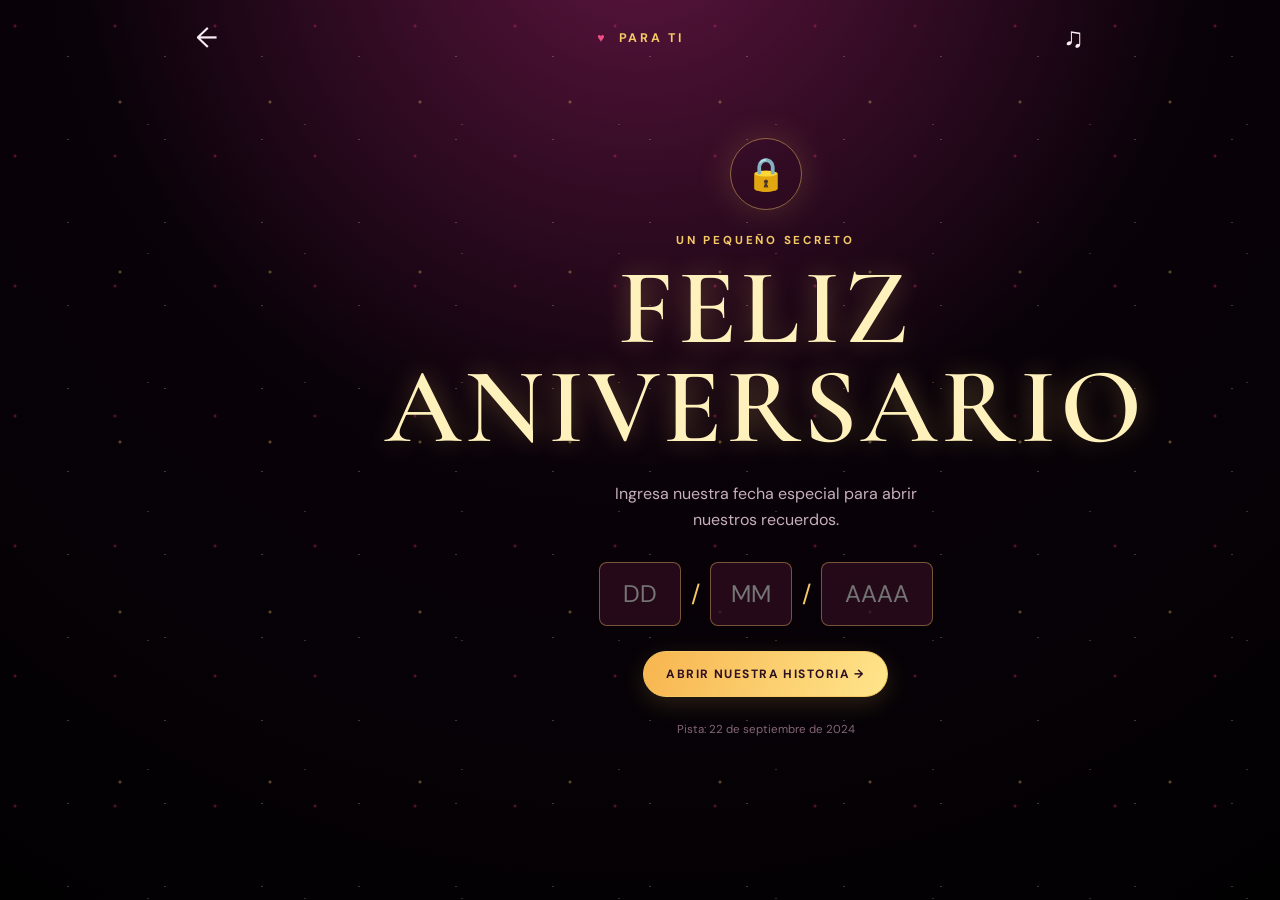
==== index.html @ 91811253 "Add files via upload" ====
<!doctype html>
<html lang="es">
<head>
  <meta charset="UTF-8">
  <meta name="viewport" content="width=device-width, initial-scale=1.0">
  <meta name="theme-color" content="#090209">
  <title>Nuestro tiempo juntos</title>
  <link href="https://cdn.jsdelivr.net/npm/bootstrap@5.3.3/dist/css/bootstrap.min.css" rel="stylesheet">
  <link rel="preconnect" href="https://fonts.googleapis.com">
  <link rel="preconnect" href="https://fonts.gstatic.com" crossorigin>
  <link href="https://fonts.googleapis.com/css2?family=Cormorant+Garamond:wght@500;600;700&family=DM+Sans:wght@400;500;700&display=swap" rel="stylesheet">
  <link rel="stylesheet" href="style.css">
</head>
<body>
  <div class="stars" aria-hidden="true"></div>
  <main class="app-shell">
    <header class="topbar">
      <button class="icon-button" id="backButton" type="button" aria-label="Volver">&#8592;</button>
      <div class="brand"><span class="brand-heart">&#9829;</span> PARA TI</div>
      <button class="icon-button" id="musicButton" type="button" aria-label="Activar musica">&#9835;</button>
    </header>

    <section class="screen unlock-screen is-active" id="unlockScreen" aria-labelledby="unlockTitle">
      <div class="lock-mark" aria-hidden="true">&#128274;</div>
      <p class="eyebrow">Un pequeño secreto</p>
      <h1 id="unlockTitle">Feliz aniversario</h1>
      <p class="screen-copy">Ingresa nuestra fecha especial para abrir nuestros recuerdos.</p>
      <div class="date-inputs" aria-label="Fecha de aniversario">
        <input id="dayInput" inputmode="numeric" maxlength="2" placeholder="DD" aria-label="Dia">
        <span>/</span>
        <input id="monthInput" inputmode="numeric" maxlength="2" placeholder="MM" aria-label="Mes">
        <span>/</span>
        <input id="yearInput" inputmode="numeric" maxlength="4" placeholder="AAAA" aria-label="Año">
      </div>
      <button class="gold-button" id="unlockButton" type="button">Abrir nuestra historia <span>&#8594;</span></button>
      <p class="hint">Pista: 22 de septiembre de 2024</p>
      <p class="error-message" id="errorMessage" role="alert"></p>
    </section>

    <section class="screen home-screen" id="homeScreen" aria-labelledby="homeTitle">
      <p class="eyebrow">Desde que dijimos sí</p>
      <h2 id="homeTitle">Nuestro tiempo juntos</h2>
      <p class="date-label">Cada segundo contigo cuenta.</p>
      <div class="counter-grid" id="counterGrid">
        <div class="counter"><strong id="years">0</strong><span>AÑOS</span></div>
        <div class="counter"><strong id="months">0</strong><span>MESES</span></div>
        <div class="counter"><strong id="days">0</strong><span>DÍAS</span></div>
        <div class="counter"><strong id="hours">0</strong><span>HORAS</span></div>
        <div class="counter"><strong id="minutes">0</strong><span>MIN</span></div>
        <div class="counter"><strong id="seconds">0</strong><span>SEG</span></div>
      </div>
      <div class="home-actions">
        <button class="outline-button" id="memoriesButton" type="button">Ver recuerdos</button>
        <button class="gold-button" id="letterButton" type="button">Leer carta <span>&#9829;</span></button>
      </div>
      <div class="floating-hearts" aria-hidden="true"><span>&#9829;</span><span>&#9829;</span><span>&#9829;</span></div>
    </section>

    <section class="screen memories-screen" id="memoriesScreen" aria-labelledby="memoriesTitle">
      <p class="eyebrow">Pequeños instantes</p>
      <h2 id="memoriesTitle">Recuerdos</h2>
      <div class="memory-book">
        <article class="memory-card memory-one"><span class="memory-icon">&#9829;</span><p>El comienzo de nuestra historia</p></article>
        <article class="memory-card memory-two"><span class="memory-icon">&#10024;</span><p>Las risas que guardo para siempre</p></article>
        <article class="memory-card memory-three"><span class="memory-icon">&#127775;</span><p>Cada aventura a tu lado</p></article>
      </div>
      <button class="outline-button" data-back type="button">Volver al contador</button>
    </section>

    <section class="screen letter-screen" id="letterScreen" aria-labelledby="letterTitle">
      <p class="eyebrow">Para el amor de mi vida</p>
      <h2 id="letterTitle">Una carta para ti</h2>
      <article class="letter-paper">
        <p>Amor de mi vida,</p>
        <p>Gracias por haber llegado a mi vida y darle felicidad. Eres mi personita favorita, gracias por todo.</p>
        <p>Quiero que sepas que volvería a elegirte en cada vida y en cada versión de nuestra historia. Eres mi todo.</p>
        <p class="signature">Con todo mi amor,<br><strong>Siempre nosotros</strong> <span>&#9829;</span></p>
      </article>
      <button class="outline-button" data-back type="button">Volver</button>
    </section>
  </main>
  <div class="toast" id="toast" role="status"></div>
  <script src="script.js"></script>
</body>
</html>
---- style.css ----
:root {
  --ink: #f8edf2;
  --muted: #c7aebc;
  --night: #090209;
  --wine: #250b1a;
  --pink: #f34e87;
  --gold: #f5c966;
  --line: rgba(246, 201, 102, .48);
}

* { box-sizing: border-box; }

body {
  margin: 0;
  min-height: 100vh;
  overflow-x: hidden;
  color: var(--ink);
  background: radial-gradient(circle at 50% -10%, #5d153f 0, var(--night) 48%, #020102 100%);
  font-family: "DM Sans", sans-serif;
}

body::before {
  content: "";
  position: fixed;
  inset: 0;
  pointer-events: none;
  opacity: .34;
  background: radial-gradient(circle at 15% 20%, #e62c77 0 1px, transparent 2px), radial-gradient(circle at 80% 60%, #f5c966 0 1px, transparent 2px);
  background-size: 100px 130px, 150px 170px;
}

.stars { position: fixed; inset: 0; pointer-events: none; background-image: radial-gradient(#fff 1px, transparent 1px), radial-gradient(#f5c966 1px, transparent 1px); background-size: 97px 83px, 157px 129px; background-position: 20px 15px, 70px 60px; opacity: .22; }
.app-shell { position: relative; width: min(100%, 960px); min-height: 100vh; margin: 0 auto; padding: 0 28px 48px; }
.topbar { height: 76px; display: flex; align-items: center; justify-content: space-between; }
.brand { letter-spacing: .22em; font-size: .78rem; font-weight: 700; color: var(--gold); }
.brand-heart { color: var(--pink); margin-right: .35rem; }
.icon-button { color: var(--ink); background: none; border: 0; font-size: 1.75rem; cursor: pointer; padding: 8px; transition: transform .2s ease, color .2s ease; }
.icon-button:hover { color: var(--gold); transform: scale(1.12); }
.screen { display: none; min-height: calc(100vh - 124px); place-items: center; align-content: center; text-align: center; animation: reveal .7s ease both; }
.screen.is-active { display: grid; }
.unlock-screen { max-width: 510px; margin: 0 auto; }
.lock-mark { display: grid; place-items: center; width: 72px; height: 72px; margin: 0 auto 22px; border: 1px solid var(--line); border-radius: 50%; color: var(--gold); font-size: 2rem; box-shadow: 0 0 35px rgba(245, 201, 102, .18); }
.eyebrow { margin: 0 0 10px; color: var(--gold); font-size: .72rem; font-weight: 700; letter-spacing: .24em; text-transform: uppercase; }
h1, h2 { margin: 0; font-family: "Cormorant Garamond", serif; font-weight: 600; line-height: .92; text-transform: uppercase; letter-spacing: .04em; }
h1 { font-size: clamp(3.4rem, 10vw, 6.7rem); color: #fff1bb; text-shadow: 0 0 26px rgba(245, 201, 102, .32); }
h2 { font-size: clamp(3rem, 8vw, 6rem); color: #ffe9a0; text-shadow: 0 0 24px rgba(245, 201, 102, .25); }
.screen-copy { max-width: 360px; margin: 24px auto 28px; color: var(--muted); line-height: 1.65; }
.date-inputs { display: flex; align-items: center; justify-content: center; gap: 10px; margin-bottom: 25px; color: var(--gold); font-size: 1.5rem; }
.date-inputs input { width: 82px; padding: 13px 8px; border: 1px solid rgba(245, 201, 102, .4); border-radius: 8px; outline: none; color: var(--ink); background: rgba(47, 13, 31, .75); font: inherit; text-align: center; }
.date-inputs input:last-child { width: 112px; }
.date-inputs input:focus { border-color: var(--gold); box-shadow: 0 0 18px rgba(245, 201, 102, .18); }
.date-inputs input { width: 82px; padding: 13px 8px; border: 1px solid rgba(245, 201, 102, .4); border-radius: 8px; outline: none; color: var(--ink); background: rgba(47, 13, 31, .75); font: inherit; text-align: center; }
.date-inputs input:last-child { width: 112px; }
.date-inputs input:focus { border-color: var(--gold); box-shadow: 0 0 18px rgba(245, 201, 102, .18); }
button { font-family: inherit; }
.gold-button, .outline-button { padding: 13px 22px; border-radius: 999px; cursor: pointer; font-size: .75rem; font-weight: 700; letter-spacing: .12em; text-transform: uppercase; transition: transform .2s ease, box-shadow .2s ease, background .2s ease; }
.gold-button { border: 1px solid var(--gold); color: #2c1020; background: linear-gradient(110deg, #f7b54f, #ffe58b); box-shadow: 0 7px 24px rgba(245, 201, 102, .16); }
.outline-button { border: 1px solid var(--pink); color: var(--ink); background: rgba(25, 6, 18, .48); }
.gold-button:hover, .outline-button:hover { transform: translateY(-3px); box-shadow: 0 10px 25px rgba(245, 201, 102, .22); }
.hint { color: #846676; font-size: .72rem; margin-top: 24px; }
.error-message { min-height: 20px; color: #ff789f; font-size: .8rem; }
.home-screen { align-content: center; }
.date-label { margin: 18px 0 30px; color: var(--muted); }
.counter-grid { display: grid; grid-template-columns: repeat(6, 1fr); gap: 10px; width: min(100%, 760px); }
.counter { padding: 17px 8px 14px; border: 1px solid rgba(245, 201, 102, .52); border-radius: 9px; background: linear-gradient(150deg, rgba(62, 13, 36, .8), rgba(20, 4, 15, .72)); box-shadow: inset 0 0 18px rgba(245, 201, 102, .05); }
.counter strong { display: block; color: #fff3bf; font: 600 clamp(2rem, 5vw, 3.1rem) "Cormorant Garamond", serif; }
.counter span { color: var(--gold); font-size: .58rem; font-weight: 700; letter-spacing: .16em; }
.home-actions { display: flex; justify-content: center; gap: 14px; margin-top: 33px; }
.floating-hearts { position: absolute; inset: 30% 0 auto; pointer-events: none; }
.floating-hearts span { position: absolute; color: var(--pink); opacity: .16; font-size: 2.8rem; animation: float 5s ease-in-out infinite; }
.floating-hearts span:nth-child(1) { left: 6%; }.floating-hearts span:nth-child(2) { right: 8%; animation-delay: 1.2s; }.floating-hearts span:nth-child(3) { left: 48%; top: 180px; animation-delay: 2s; }
.memories-screen, .letter-screen { align-content: start; padding-top: 7vh; }
.memory-book { display: grid; grid-template-columns: repeat(3, minmax(0, 1fr)); gap: 18px; width: min(100%, 760px); margin: 38px 0 28px; }
.memory-card { min-height: 210px; display: flex; flex-direction: column; justify-content: flex-end; align-items: flex-start; padding: 22px; border: 1px solid rgba(245, 201, 102, .55); border-radius: 10px; text-align: left; background: linear-gradient(160deg, rgba(121, 26, 69, .74), rgba(16, 4, 13, .95)); box-shadow: 0 14px 34px rgba(0, 0, 0, .25); transition: transform .25s ease; }
.memory-card:hover { transform: translateY(-8px) rotate(-1deg); }.memory-card:nth-child(2) { background: linear-gradient(160deg, rgba(103, 31, 73, .78), rgba(33, 9, 35, .94)); transform: translateY(14px); }.memory-card:nth-child(2):hover { transform: translateY(6px) rotate(1deg); }
.memory-icon { color: var(--gold); font-size: 2.3rem; }.memory-card p { margin: 13px 0 0; color: #f6dce8; font-family: "Cormorant Garamond", serif; font-size: 1.45rem; line-height: 1.05; }
.letter-paper { width: min(100%, 700px); margin: 33px 0 26px; padding: clamp(28px, 6vw, 55px); border: 1px solid var(--line); border-radius: 8px; color: #f3dce7; background: linear-gradient(140deg, rgba(55, 11, 35, .9), rgba(19, 4, 15, .92)); text-align: left; line-height: 1.8; box-shadow: 0 0 36px rgba(245, 201, 102, .1); }
.letter-paper p { margin: 0 0 22px; }.letter-paper .signature { margin: 32px 0 0; color: var(--gold); }.signature strong { font-family: "Cormorant Garamond", serif; font-size: 1.5rem; }.signature span { color: var(--pink); }
.toast { position: fixed; left: 50%; bottom: 24px; z-index: 5; padding: 11px 17px; border: 1px solid var(--line); border-radius: 99px; background: #250b1a; color: var(--ink); font-size: .8rem; transform: translate(-50%, 150%); transition: transform .3s ease; }.toast.show { transform: translate(-50%, 0); }
@keyframes reveal { from { opacity: 0; transform: translateY(15px); } to { opacity: 1; transform: translateY(0); } } @keyframes float { 50% { transform: translateY(-18px) rotate(8deg); } }
@media (max-width: 650px) { .app-shell { padding: 0 14px 35px; }.topbar { height: 66px; }.counter-grid { grid-template-columns: repeat(3, 1fr); }.memory-book { grid-template-columns: 1fr; max-width: 330px; }.memory-card { min-height: 150px; }.memory-card:nth-child(2) { transform: none; }.home-actions { flex-direction: column; align-items: center; }.home-actions button { width: min(100%, 270px); }.screen { min-height: calc(100vh - 100px); width: 100%; }.date-inputs { gap: 5px; width: 100%; }.date-inputs input { width: min(22vw, 70px); padding: 11px 4px; }.date-inputs input:last-child { width: min(29vw, 94px); }.gold-button, .outline-button { max-width: 100%; } }
@media (prefers-reduced-motion: reduce) { *, *::before, *::after { animation-duration: .01ms !important; transition-duration: .01ms !important; } }
@media (max-width: 380px) { h1 { font-size: clamp(2.8rem, 15vw, 4.1rem); } h2 { font-size: clamp(2.45rem, 13vw, 3.8rem); } .app-shell { padding-left: 10px; padding-right: 10px; } .topbar { height: 58px; } .brand { font-size: .65rem; } .counter-grid { gap: 6px; } .counter { padding-left: 3px; padding-right: 3px; } .counter span { font-size: .48rem; letter-spacing: .08em; } }
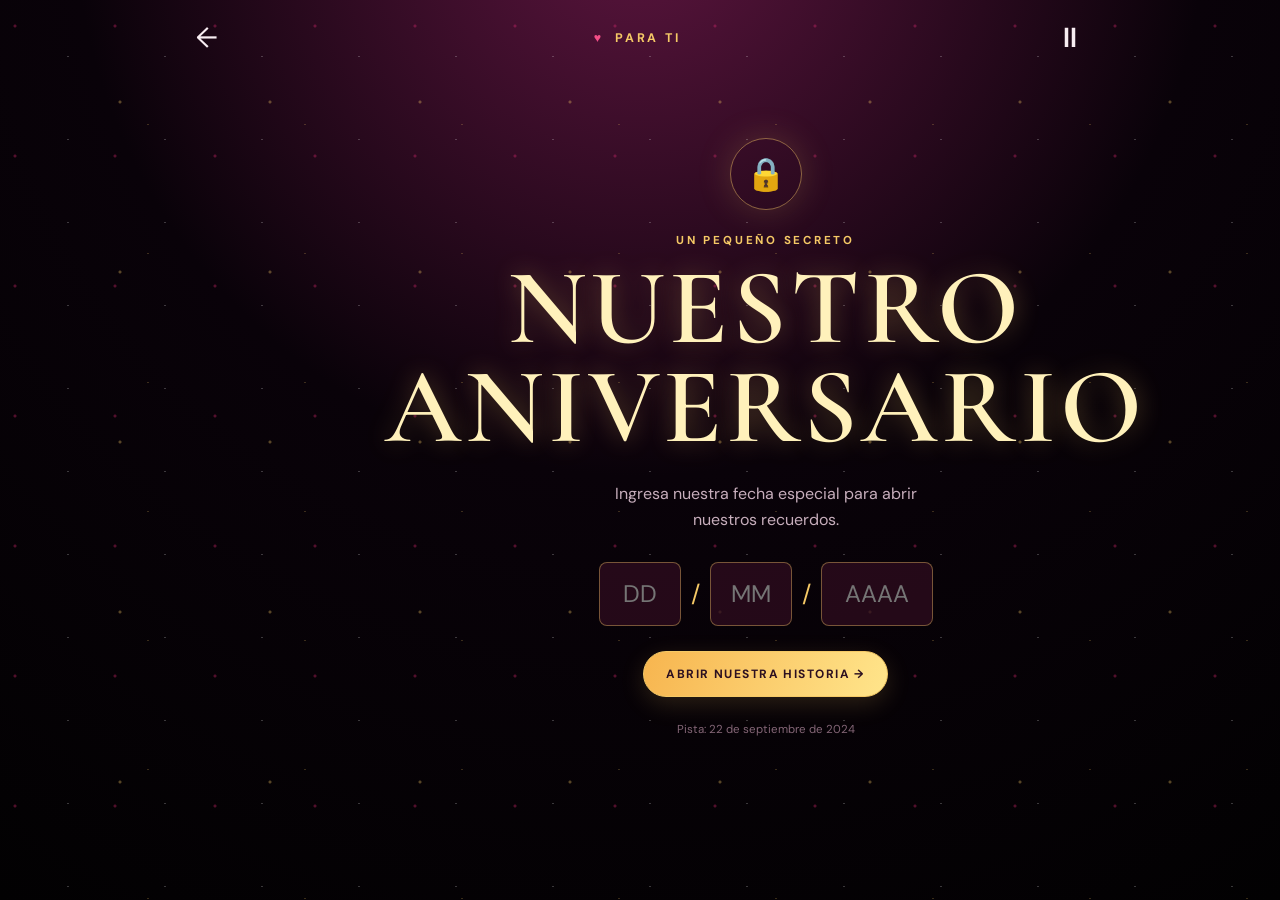
==== commit 366a10ae: "Add files via upload" ====
--- a/index.html
+++ b/index.html
@@ -23,7 +23,7 @@
     <section class="screen unlock-screen is-active" id="unlockScreen" aria-labelledby="unlockTitle">
       <div class="lock-mark" aria-hidden="true">&#128274;</div>
       <p class="eyebrow">Un pequeño secreto</p>
-      <h1 id="unlockTitle">Feliz aniversario</h1>
+      <h1 id="unlockTitle">Nuestro aniversario</h1>
       <p class="screen-copy">Ingresa nuestra fecha especial para abrir nuestros recuerdos.</p>
       <div class="date-inputs" aria-label="Fecha de aniversario">
         <input id="dayInput" inputmode="numeric" maxlength="2" placeholder="DD" aria-label="Dia">
